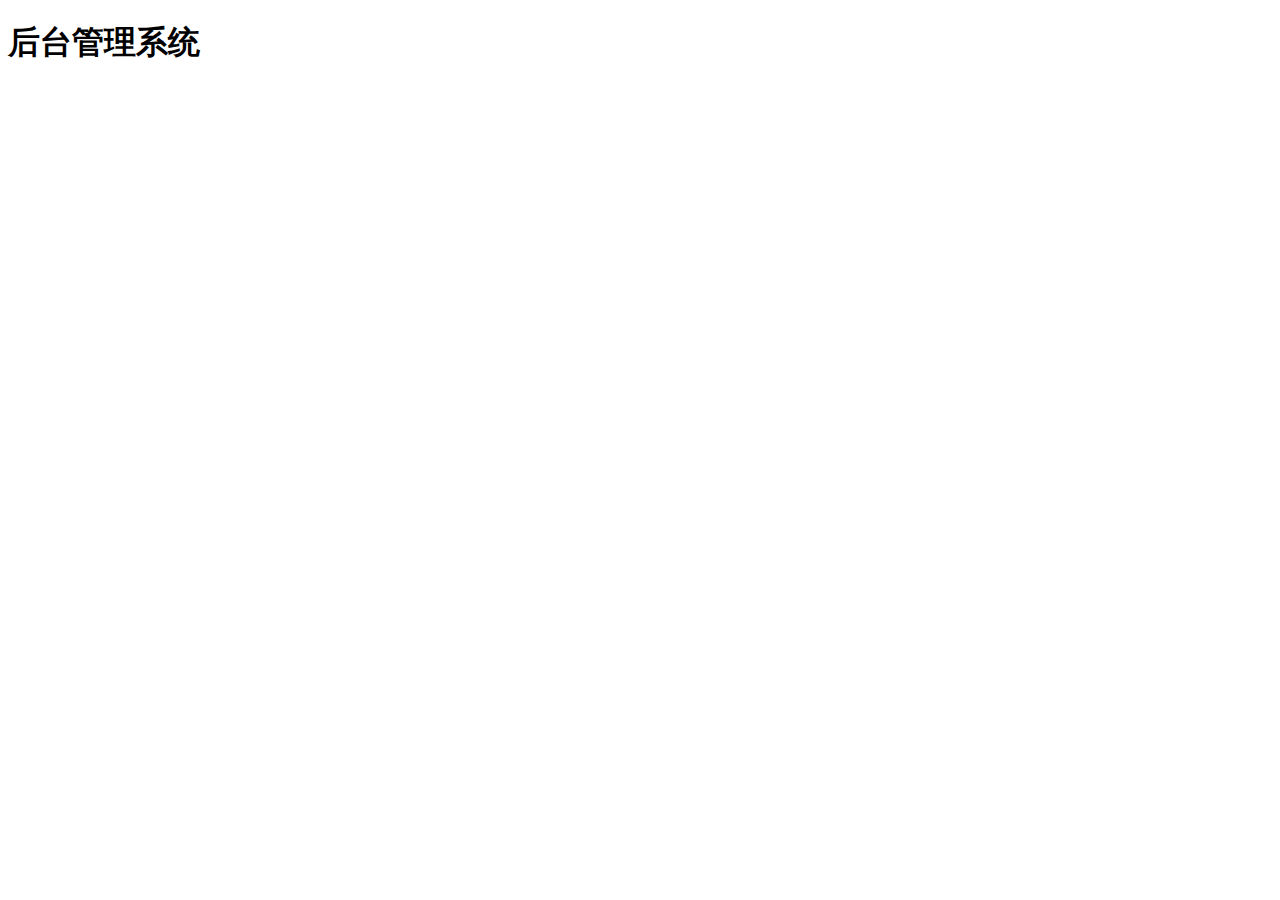
==== public/back/index.html @ 99353923 "登录页面完成" ====
<!DOCTYPE html>
<html lang="en">
<head>
    <meta charset="UTF-8">
    <meta name="viewport" content="width=device-width, initial-scale=1.0">
    <meta http-equiv="X-UA-Compatible" content="ie=edge">
    <title>Document</title>
</head>
<body>
    <h1>后台管理系统</h1>
</body>
</html>
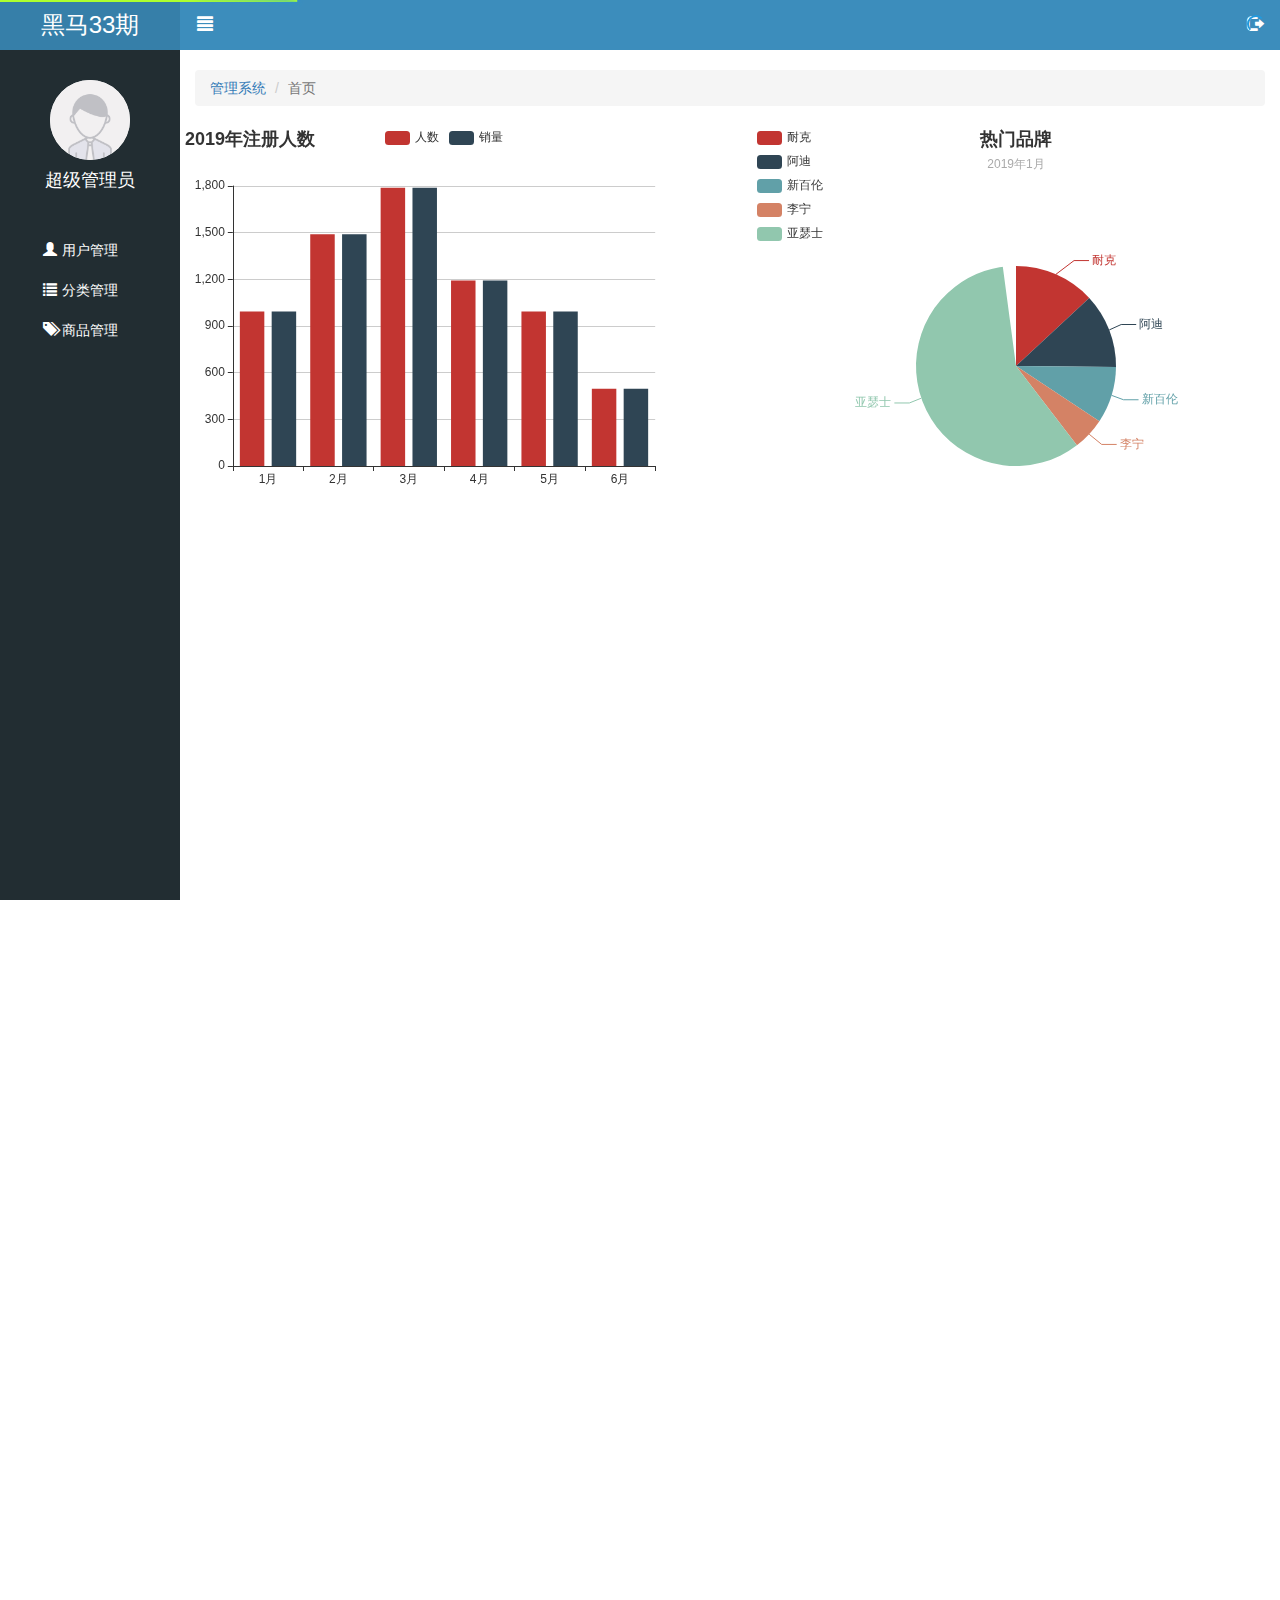
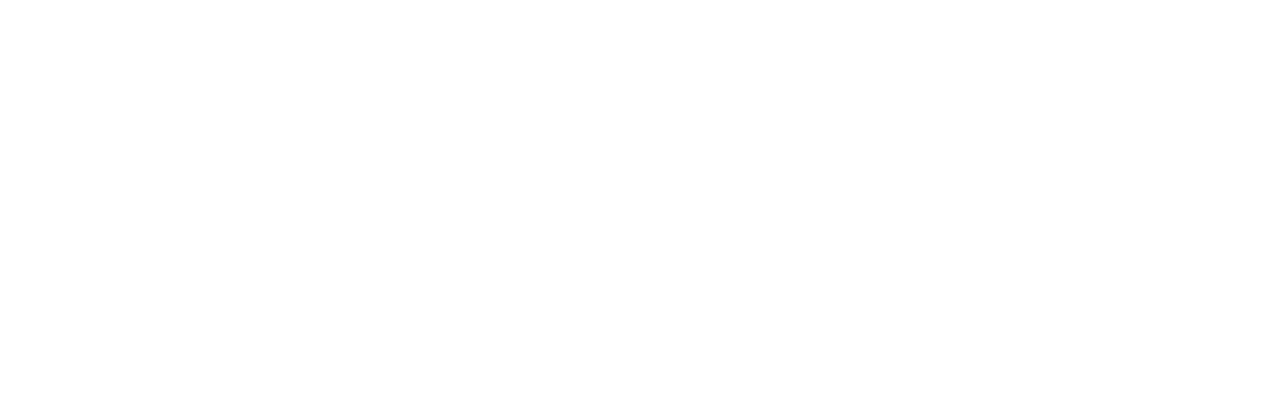
==== commit 6321ad9b: "echats图表完成" ====
--- a/public/back/index.html
+++ b/public/back/index.html
@@ -1,12 +1,98 @@
 <!DOCTYPE html>
 <html lang="en">
+
 <head>
     <meta charset="UTF-8">
     <meta name="viewport" content="width=device-width, initial-scale=1.0">
     <meta http-equiv="X-UA-Compatible" content="ie=edge">
     <title>Document</title>
+    <!-- bootstrape的样式 -->
+    <link rel="stylesheet" href="./lib/bootstrap/css/bootstrap.css">
+    <link rel="stylesheet" href="./css/common.css">
+    <!-- 进度条css样式 -->
+    <link rel="stylesheet" href="./lib/nprogress/nprogress.css">
 </head>
+
 <body>
-    <h1>后台管理系统</h1>
+    <div class="lt_aside">
+        <div class="brand">
+            <a href="">黑马33期</a>
+        </div>
+        <div class="user">
+            <img src="./images/default.png" alt="">
+            <p>超级管理员</p>
+        </div>
+        <div class="nav">
+            <ul>
+                <li><a href="user.html"><i class="glyphicon glyphicon-user"></i><span>用户管理</span></a></li>
+                <li>
+                    <a href="javascript:;" class="category"><i class="glyphicon glyphicon-list"></i><span>分类管理</span></a>
+                    <div class="child">
+                        <a href="first.html">一级菜单</a>
+                        <a href="second.html">二级菜单</a>
+                    </div>
+                </li>
+                <li><a href="product.html"><i class="glyphicon glyphicon-tags"></i><span>商品管理</span></a></li>
+            </ul>
+        </div>
+    </div>
+    <div class="lt_main">
+        <div class="top">
+            <div class="top_left pull-left">
+                <i class="glyphicon glyphicon-align-justify"></i>
+            </div>
+            <div class="top_right pull-right">
+                <i class="glyphicon glyphicon-log-out"></i>
+            </div>
+        </div>
+        <div class="container-fluid">
+            <ol class="breadcrumb">
+                <li><a href="#">管理系统 </a></li>
+                <li class="active">首页</li>
+            </ol>
+        </div>
+
+        <!-- Button trigger modal -->
+        <!-- data-modal表示切换显示模态框 -->
+        <!-- data-target="#myModal" 具体显示哪个模态框, 通过id关联-->
+
+        <!-- <button data-toggle="modal" data-target="#myModal">Launch demo modal</button> -->
+        <div class="content">
+            <div class="echarts_1 pull-left" id="echarts_1"></div>
+            <div class="echarts_2 pull-right" id="echarts_2"></div>
+        </div>
+
+    </div>
+    <!-- Modal 模态框-->
+    <div class="modal fade" id="myModal" tabindex="-1" >
+        <div class="modal-dialog modal-sm" >
+            <div class="modal-content">
+                <div class="modal-header">
+                    <button type="button" class="close" data-dismiss="modal" ><span aria-hidden="true">&times;</span></button>
+                    <h4 class="modal-title" id="myModalLabel">温馨提示</h4>
+                </div>
+                <div class="modal-body">
+                    <p class="red"><i class="glyphicon glyphicon-info-sign" ></i>温馨提示您确定要退出后台管理系统吗？</p>
+                </div>
+                <div class="modal-footer">
+                    <button type="button" class="btn btn-default" data-dismiss="modal">取消</button>
+                    <button type="button" class="btn btn-primary" id="logoutBtn">退出</button>
+                </div>
+            </div>
+        </div>
+    </div>
+    <script src="./lib/jquery/jquery.min.js"></script>
+    <!-- bootstrape的js -->
+    <script src="./lib/bootstrap/js/bootstrap.min.js"></script>
+    <!-- 进度条js包 -->
+    <script src="./lib/nprogress/nprogress.js"></script>
+    <script src="./js/common.js"></script>
+    <!-- 判断是否登录 -->
+    <script src="./js/islogin.js"></script>
+    <!-- echarts图表 -->
+    <script src="./lib/echarts/echarts.min.js"></script>
+    <!-- index.js -->
+    <script src="./js/index.js"></script>
 </body>
+
 </html>--- a/public/back/css/common.css
+++ b/public/back/css/common.css
@@ -0,0 +1,178 @@
+.body_bg {
+    background-color: #222D32;
+}
+
+.container .panel-title {
+    height: 40px;
+    line-height: 40px;
+    font-size: 20px;
+}
+
+.mt_150 {
+    margin-top: 150px;
+}
+
+html,
+body {
+    width: 100%;
+    height: 100%;
+}
+
+a:link,
+a:visited,
+a:hover,
+a:active {
+    text-decoration: none;
+}
+
+ul,
+li {
+    list-style: none;
+    padding: 0px;
+    margin: 0;
+}
+
+.lt_aside {
+    width: 180px;
+    height: 100%;
+    background-color: #222D32;
+    position: fixed;
+    left: 0;
+    top: 0;
+    z-index: 999;
+    transition: all 1s;
+}
+
+/* hidden类  display: none;
+   hidden-xs
+   hidden-sm
+   hidden-md
+   hidden-lg
+*/
+.lt_aside.hideMenu {
+    left: -180px;
+}
+
+.lt_aside .brand {
+    width: 100%;
+    height: 50px;
+    line-height: 50px;
+    text-align: center;
+    font-size: 24px;
+    background-color: #367FA9;
+}
+
+.lt_aside .brand a {
+    color: #fff;
+}
+
+.lt_aside .user {
+    margin-top: 30px;
+    height: 150px;
+}
+
+.lt_aside .user img {
+    width: 80px;
+    height: 80px;
+    background-color: #fff;
+    border-radius: 50%;
+    display: block;
+    margin: 0 auto;
+}
+
+.lt_aside .user p {
+    color: #fff;
+    text-align: center;
+    height: 40px;
+    font-size: 18px;
+    line-height: 40px;
+}
+
+.lt_aside .nav ul li i {
+    margin-right: 5px;
+}
+
+.lt_aside .nav a {
+    display: block;
+    height: 40px;
+    line-height: 40px;
+    padding-left: 40px;
+    border-left: 3px solid transparent;
+}
+
+.lt_aside .nav a.current {
+    background-color: #1D1F21;
+    border-left: 3px solid #006699;
+}
+
+.lt_aside .nav .child {
+    line-height: 40px;
+    padding-left: 10px;
+    display: none;
+}
+
+.lt_aside a {
+    color: #fff;
+}
+
+.lt_main {
+    width: 100%;
+    height: 2000px;
+    padding-left: 180px;
+    padding-top: 50px;
+    transition: all 1s;
+}
+
+.lt_main.pl {
+    padding-left: 0;
+}
+
+.lt_main .top {
+    width: 100%;
+    height: 50px;
+    background-color: #3C8DBC;
+    position: fixed;
+    top: 0;
+    left: 0;
+    padding-left: 180px;
+    box-sizing: border-box;
+    font-size: 16px;
+    transition: all 1s;
+}
+.lt_main .top.tpl {
+    padding-left: 0px;
+}
+.lt_main .top .top_left {
+    background-color: #3C8DBC;
+    width: 50px;
+    height: 50px;
+    text-align: center;
+    line-height: 50px;
+    color: #fff;
+}
+
+.lt_main .top .top_right {
+    background-color: #3C8DBC;
+    width: 50px;
+    height: 50px;
+    text-align: center;
+    line-height: 50px;
+    color: #fff;
+}
+
+.lt_main ol {
+    margin: 20px 0;
+}
+.content .echarts_1,
+.content .echarts_2
+{
+    width: 48%;
+    height: 400px;
+    background-color: blue;
+}
+.red {
+    color: #A94442;
+}
+/* #myModal .modal-body {
+    padding: 20px;
+} */
--- a/public/back/lib/nprogress/nprogress.css
+++ b/public/back/lib/nprogress/nprogress.css
@@ -0,0 +1,74 @@
+/* Make clicks pass-through */
+#nprogress {
+  pointer-events: none;
+}
+
+#nprogress .bar {
+  background: greenyellow;
+
+  position: fixed;
+  z-index: 10000;
+  top: 0;
+  left: 0;
+
+  width: 100%;
+  height: 2px;
+}
+
+/* Fancy blur effect */
+#nprogress .peg {
+  display: block;
+  position: absolute;
+  right: 0px;
+  width: 100px;
+  height: 100%;
+  box-shadow: 0 0 10px #29d, 0 0 5px #29d;
+  opacity: 1.0;
+
+  -webkit-transform: rotate(3deg) translate(0px, -4px);
+      -ms-transform: rotate(3deg) translate(0px, -4px);
+          transform: rotate(3deg) translate(0px, -4px);
+}
+
+/* Remove these to get rid of the spinner */
+#nprogress .spinner {
+  display: block;
+  position: fixed;
+  z-index: 1031;
+  top: 15px;
+  right: 15px;
+}
+
+#nprogress .spinner-icon {
+  width: 18px;
+  height: 18px;
+  box-sizing: border-box;
+
+  border: solid 2px transparent;
+  border-top-color: #29d;
+  border-left-color: #29d;
+  border-radius: 50%;
+
+  -webkit-animation: nprogress-spinner 400ms linear infinite;
+          animation: nprogress-spinner 400ms linear infinite;
+}
+
+.nprogress-custom-parent {
+  overflow: hidden;
+  position: relative;
+}
+
+.nprogress-custom-parent #nprogress .spinner,
+.nprogress-custom-parent #nprogress .bar {
+  position: absolute;
+}
+
+@-webkit-keyframes nprogress-spinner {
+  0%   { -webkit-transform: rotate(0deg); }
+  100% { -webkit-transform: rotate(360deg); }
+}
+@keyframes nprogress-spinner {
+  0%   { transform: rotate(0deg); }
+  100% { transform: rotate(360deg); }
+}
+
